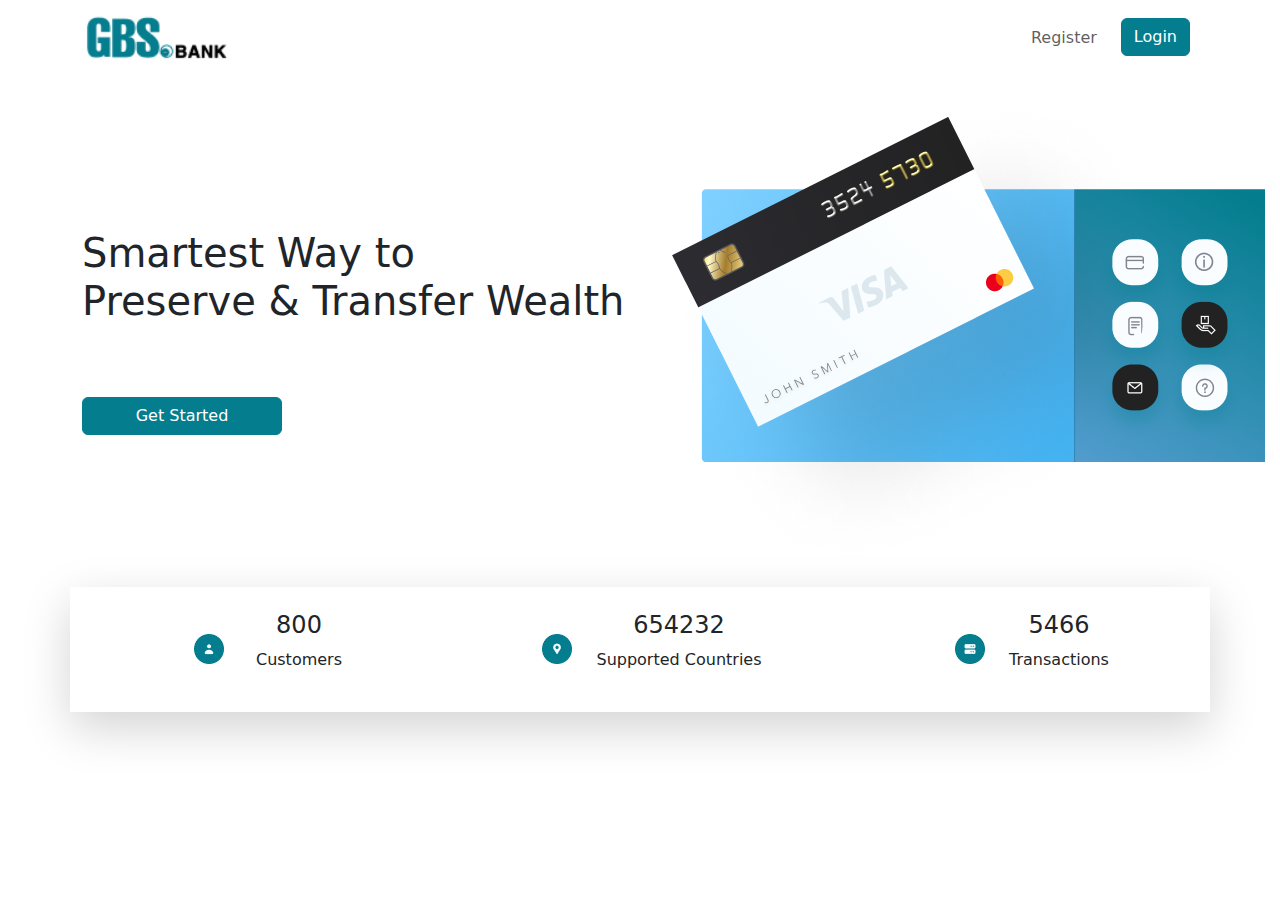
==== gbbank/index.html @ 2f38c631 "081024 005" ====
<!DOCTYPE html>
<html lang="en">

<head>
    <meta charset="UTF-8">
    <meta http-equiv="X-UA-Compatible" content="IE=edge">
    <meta name="viewport" content="width=device-width, initial-scale=1.0">
    <title>GB Bank Limited | Landing Page</title>
    <link rel="stylesheet" href="bootstrap/css/bootstrap.css">
    <link rel="stylesheet" href="style.css">
</head>

<body>
    <header>
        <nav class="navbar navbar-expand-lg ">
            <div class="container">
                <a class="navbar-brand" href="#">
                    <img src="images/gbbank_logo.png" height="50px">
                </a>

                <button class="navbar-toggler" type="button" data-bs-toggle="collapse" data-bs-target="#mynavbar">
                    <span class="navbar-toggler-icon"></span>
                </button>


                <div class="collapse navbar-collapse" id="mynavbar">
                    <ul class="navbar-nav me-auto">
                      
                    </ul>
                  
                    <div class="d-flex">
                        <ul class="navbar-nav me-auto">
                            <li class="nav-item m-2">
                                <a class="nav-link">
                                    Register
                                </a>
                            </li>
                        
                            <li class="nav-item nav-link">
                                <a class="btn btn-primary text-white">
                                    Login
                                </a>
                            </li>
                        </ul>
                    </div>
                </div>
            </div>
        </nav>
    </header>

    <section class="container">
        <div class="grid">
            <div class="row">

                <div class="col-md-6 slider">
                        <h1>Smartest Way to <br>
                            Preserve & Transfer Wealth</h1>
                <button class="btn btn-primary button">Get Started</button>
                   
                </div>

                <div class="col-md-6">
                    <img src="images/card.png">
                </div>

            </div>

        </div>
    </section>

    <section class="container">
        <div class="grid">
            <div class="row shadow-lg border-0">

                <div class="col-md-4 text-center">
                    <div class="module py-4">
                       <div class="mx-4">
                        <img src="images/user.png" height="30px">
                       </div>
                        <div class="mx-2">
                            <h4>800</h4>
                            <p>Customers</p>
                        </div>
                    </div>
                </div>

                <div class="col-md-4 text-center">
                    <div class="module py-4">
                        <div class="mx-4">
                            <img src="images/location.png" height="30px">
                        </div>
                      
                        <div>
                            <h4>654232</h4>
                            <p>Supported Countries</p>
                        </div>
                    </div>
                </div>

                <div class="col-md-4 text-center">
                    <div class="module py-4">
                        <div class="mx-4">
                            <img src="images/Server.png" height="30px">
                        </div>    

                        
                        <div>
                            <h4>5466</h4>
                            <p>Transactions</p>
                        </div>
                    </div>
                </div>

            </div>
        </div>

    </section>

    <script src="bootstrap/js/bootstrap.js"></script>
  
</body>

</html>
---- gbbank/style.css ----
.slider {
    display: flex;
    justify-content: center;
    align-items: left;
   flex-direction: column;
   /* padding: 4rem 0; */
    
}
.button {
    margin-top: 4rem;
    width: 200px;
}

.module {
    display: flex;
    justify-content: center;
    align-items: center;
}
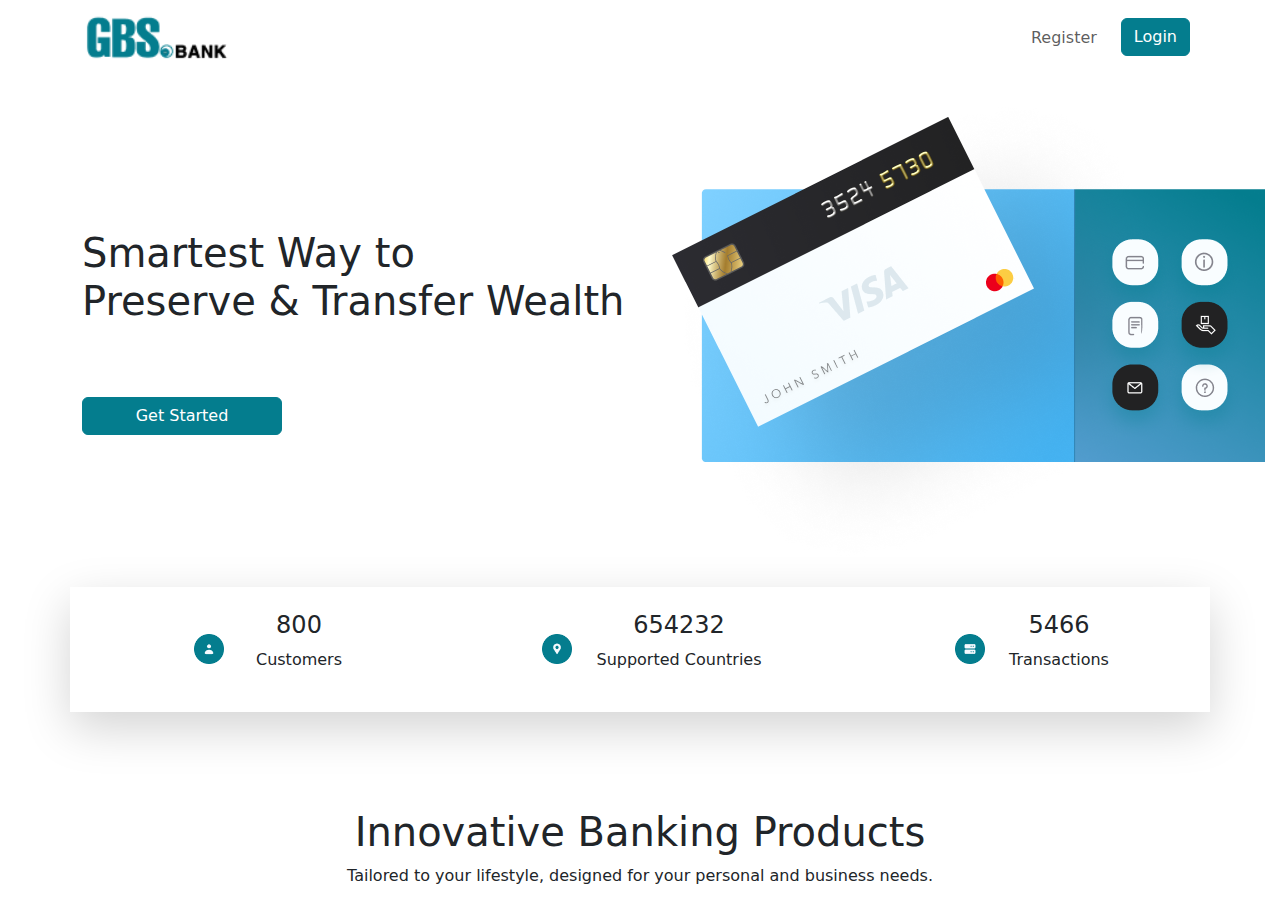
==== commit fdeb4988: "products page  001" ====
--- a/gbbank/index.html
+++ b/gbbank/index.html
@@ -116,6 +116,22 @@
 
     </section>
 
+    <section class="container products">
+        <div class="row">
+            <div class="col-12 text-center">
+                <h1>Innovative Banking Products</h1>
+                <p>Tailored to your lifestyle, designed for your personal and business needs.</p>
+            </div>
+        </div>
+
+
+        <div class="row">
+            <div class="col-md-5">
+        
+            </div>
+        </div>
+    </section>
+
     <script src="bootstrap/js/bootstrap.js"></script>
   
 </body>
--- a/gbbank/style.css
+++ b/gbbank/style.css
@@ -16,4 +16,8 @@
     display: flex;
     justify-content: center;
     align-items: center;
+}
+
+.products {
+    margin-top: 6rem;
 }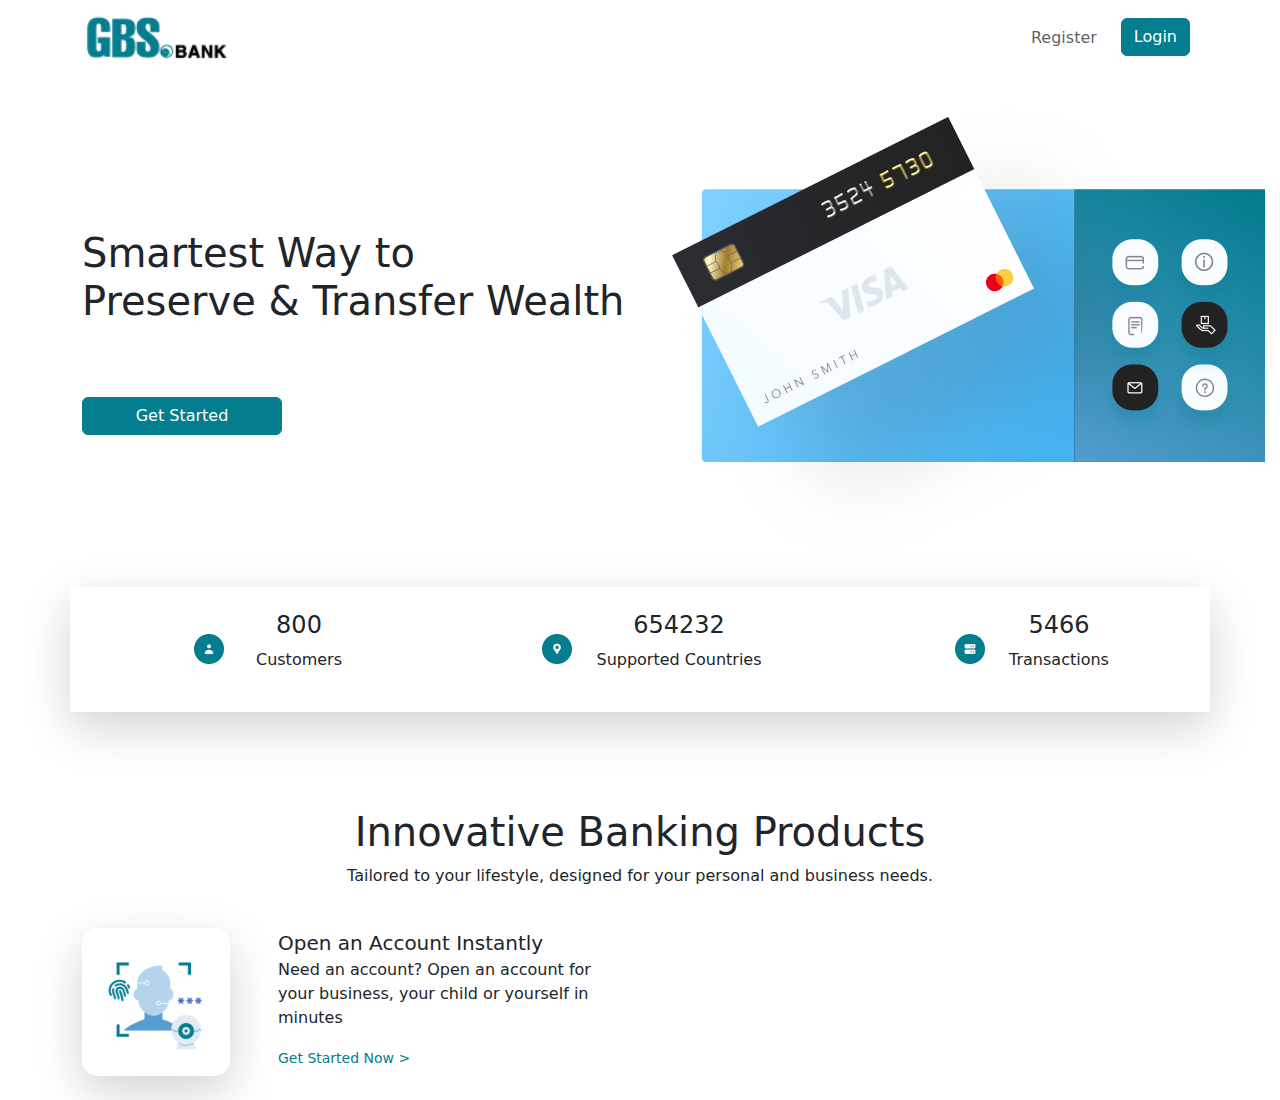
==== commit f89f6890: "products page  003" ====
--- a/gbbank/index.html
+++ b/gbbank/index.html
@@ -126,8 +126,15 @@
 
 
         <div class="row">
-            <div class="col-md-5">
-        
+            <div class="col-md-6 d-flex py-4 gap-5">
+                <div class="shadow-lg p-4 product-image">
+                    <img src="images/MultiProtection.png" height="100px">
+                </div>
+                <div class="product-text">
+                    <span class="head">Open an Account Instantly</span>
+                    <p class="body">Need an account? Open an account for your business, your child or yourself in minutes</p>
+                    <span class="link">Get Started Now ></span>
+                </div>
             </div>
         </div>
     </section>
--- a/gbbank/style.css
+++ b/gbbank/style.css
@@ -20,4 +20,24 @@
 
 .products {
     margin-top: 6rem;
+}
+
+.product-image {
+    border-radius: 1rem;
+}
+
+.product-text .head {
+    font-size: 20px;
+    
+}
+
+.product-text .body {
+    font-size: 16px;
+
+}
+
+.product-text .link {
+    font-size: 14px;
+    color: #047D8E;
+
 }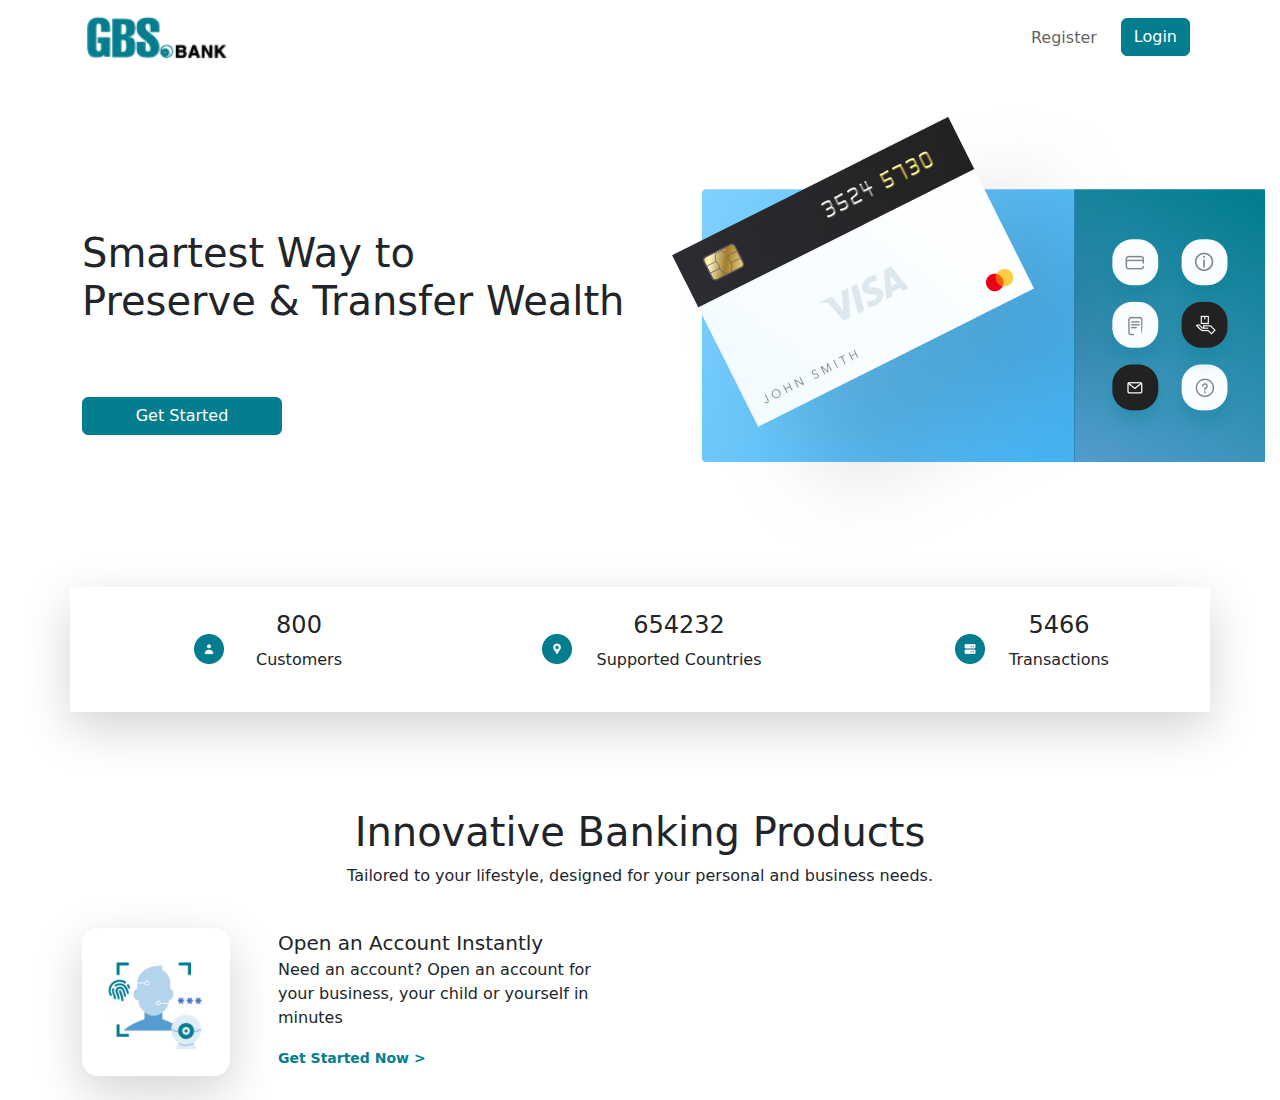
==== commit 88fb49ab: "products page  004" ====
--- a/gbbank/index.html
+++ b/gbbank/index.html
@@ -136,6 +136,8 @@
                     <span class="link">Get Started Now ></span>
                 </div>
             </div>
+
+            
         </div>
     </section>
 
--- a/gbbank/style.css
+++ b/gbbank/style.css
@@ -26,9 +26,11 @@
     border-radius: 1rem;
 }
 
+.product-text {
+   
+}
 .product-text .head {
-    font-size: 20px;
-    
+    font-size: 20px;    
 }
 
 .product-text .body {
@@ -39,5 +41,7 @@
 .product-text .link {
     font-size: 14px;
     color: #047D8E;
+    font-weight: 700;
+    
 
 }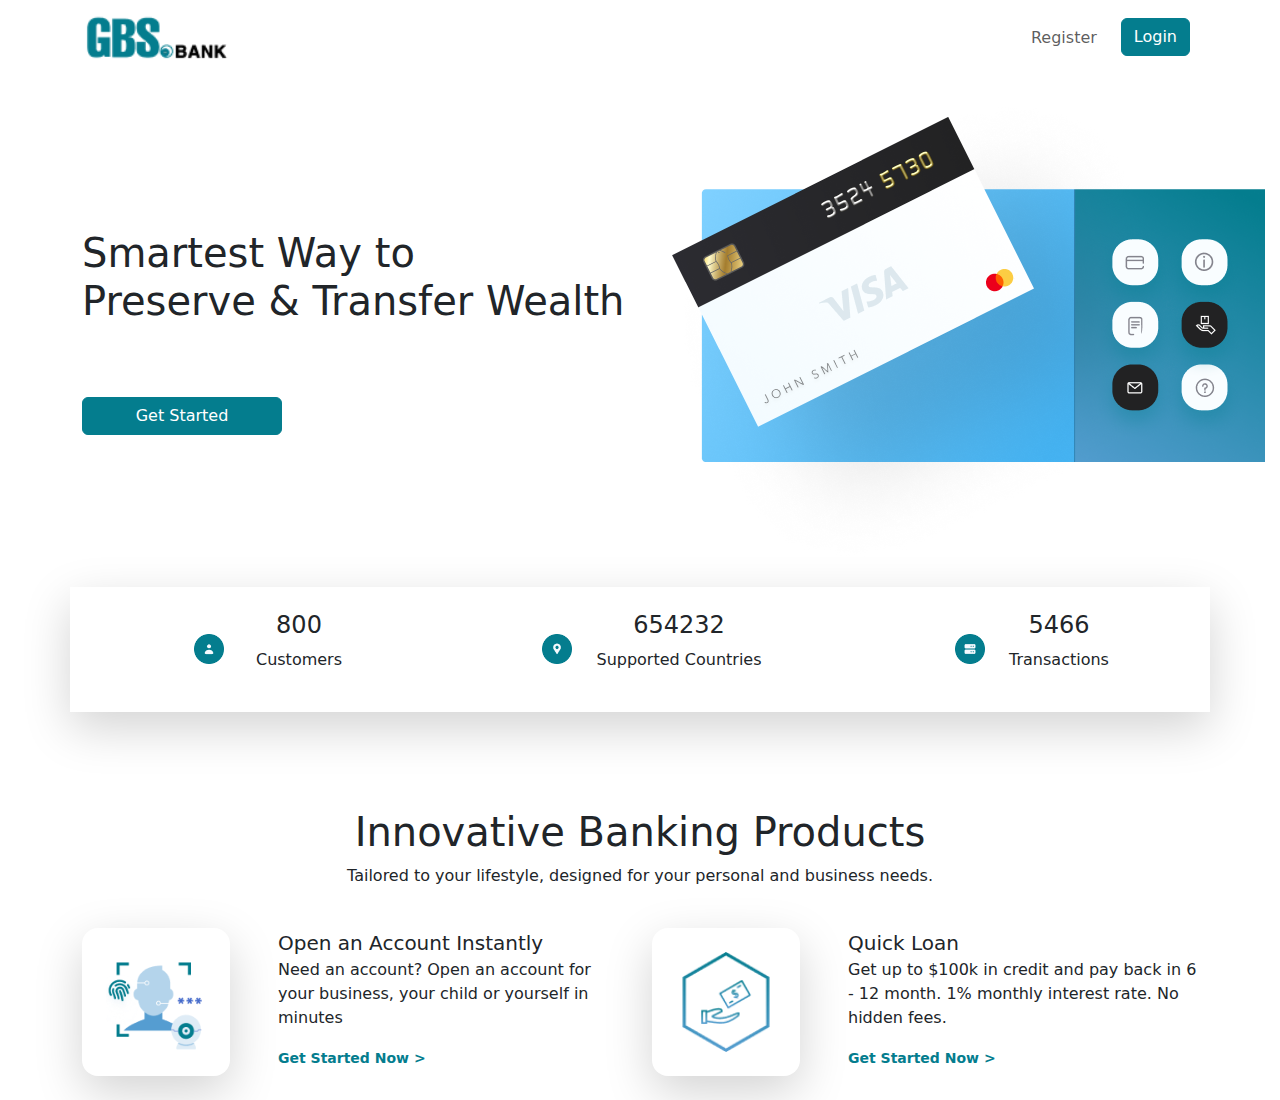
==== commit b12efb90: "products page  005" ====
--- a/gbbank/index.html
+++ b/gbbank/index.html
@@ -137,7 +137,16 @@
                 </div>
             </div>
 
-            
+            <div class="col-md-6 d-flex py-4 gap-5">
+                <div class="shadow-lg p-4 product-image">
+                    <img src="images/noun_loan_2802376 1.png" height="100px">
+                </div>
+                <div class="product-text">
+                    <span class="head">Quick Loan</span>
+                    <p class="body">Get up to $100k in credit and pay back in 6 - 12 month. 1% monthly interest rate. No hidden fees.</p>
+                    <span class="link">Get Started Now ></span>
+                </div>
+            </div>
         </div>
     </section>
 
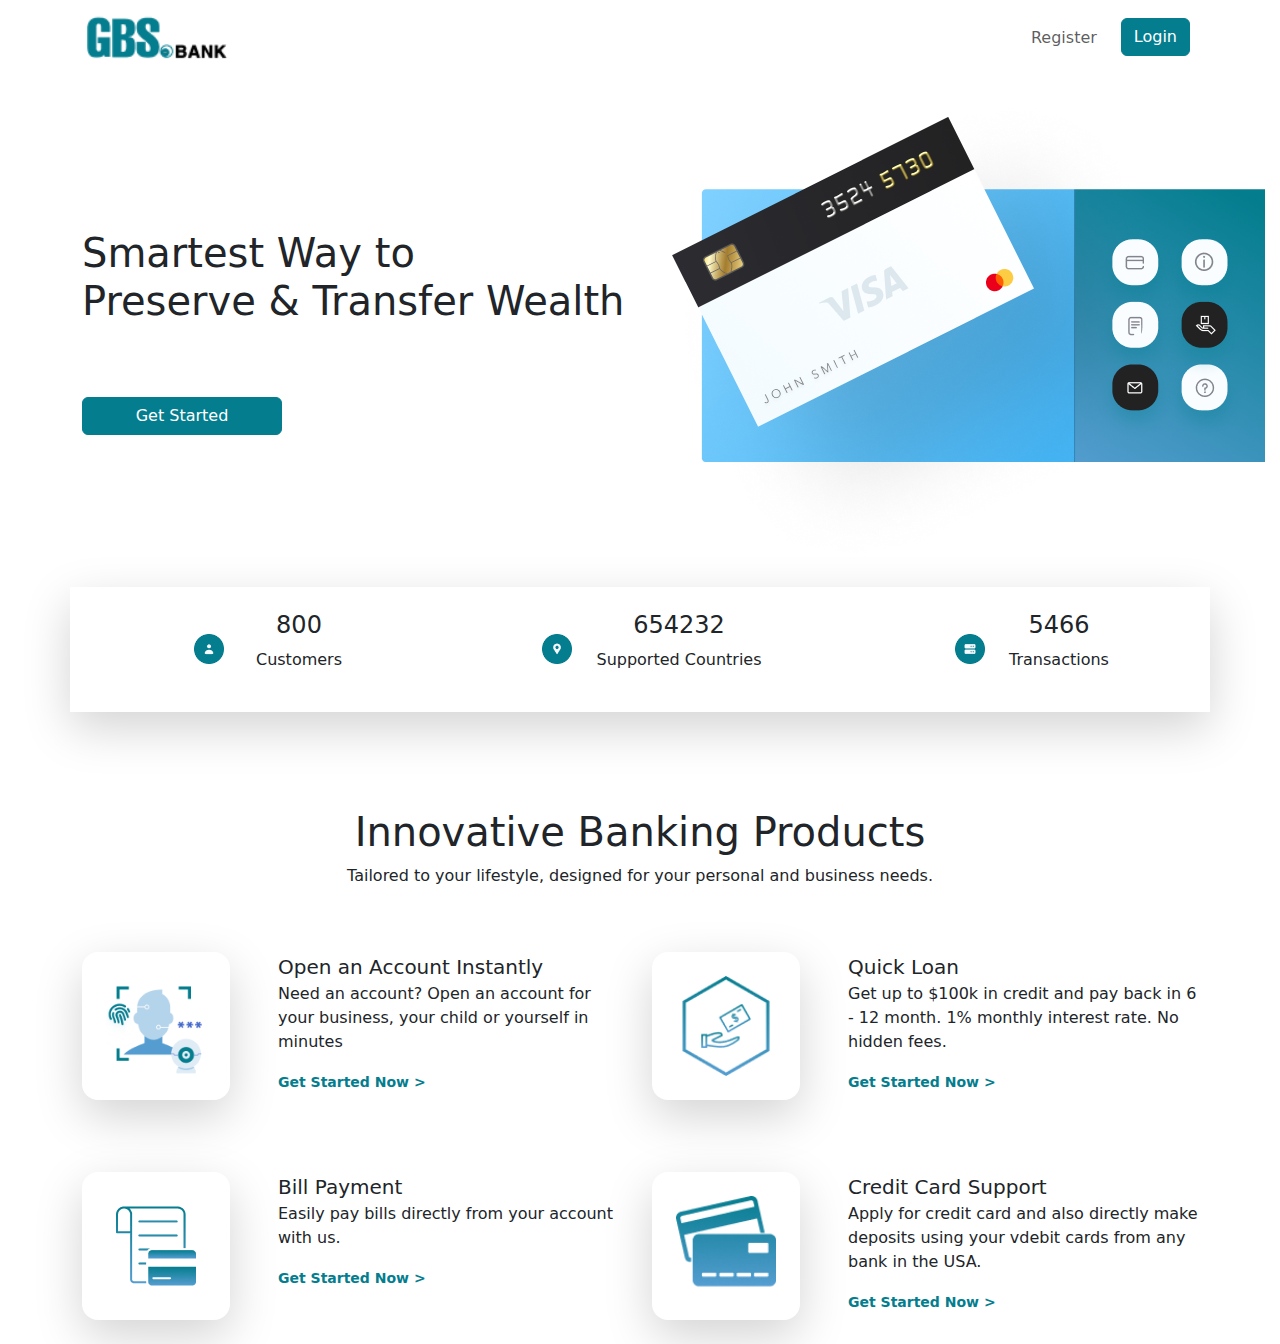
==== commit 708b3479: "products page  006" ====
--- a/gbbank/index.html
+++ b/gbbank/index.html
@@ -117,7 +117,7 @@
     </section>
 
     <section class="container products">
-        <div class="row">
+        <div class="row my-4">
             <div class="col-12 text-center">
                 <h1>Innovative Banking Products</h1>
                 <p>Tailored to your lifestyle, designed for your personal and business needs.</p>
@@ -125,7 +125,7 @@
         </div>
 
 
-        <div class="row">
+        <div class="row mt-4">
             <div class="col-md-6 d-flex py-4 gap-5">
                 <div class="shadow-lg p-4 product-image">
                     <img src="images/MultiProtection.png" height="100px">
@@ -148,8 +148,36 @@
                 </div>
             </div>
         </div>
+
+
+            <div class="row mt-4">
+                <div class="col-md-6 d-flex py-4 gap-5">
+                    <div class="shadow-lg p-4 product-image">
+                        <img src="images/noun_Bill payment_4289815 1.png" height="100px">
+                    </div>
+                    <div class="product-text">
+                        <span class="head">Bill Payment</span>
+                        <p class="body">Easily pay bills directly from your account with us.</p>
+                        <span class="link">Get Started Now ></span>
+                    </div>
+                </div>
+            
+                <div class="col-md-6 d-flex py-4 gap-5">
+                    <div class="shadow-lg p-4 product-image">
+                        <img src="images/noun_credit cards_942014 1.png" height="100px">
+                    </div>
+                    <div class="product-text">
+                        <span class="head">Credit Card Support</span>
+                        <p class="body">Apply for credit card and also directly make deposits using your vdebit cards from any bank in the USA.</p>
+                        <span class="link">Get Started Now ></span>
+                    </div>
+                </div>
+            </div>
     </section>
 
+    <section class="container services">
+
+    </section>
     <script src="bootstrap/js/bootstrap.js"></script>
   
 </body>
--- a/gbbank/style.css
+++ b/gbbank/style.css
@@ -44,4 +44,9 @@
     font-weight: 700;
     
 
+}
+
+.services {
+   background-color:  #047D8E;
+   
 }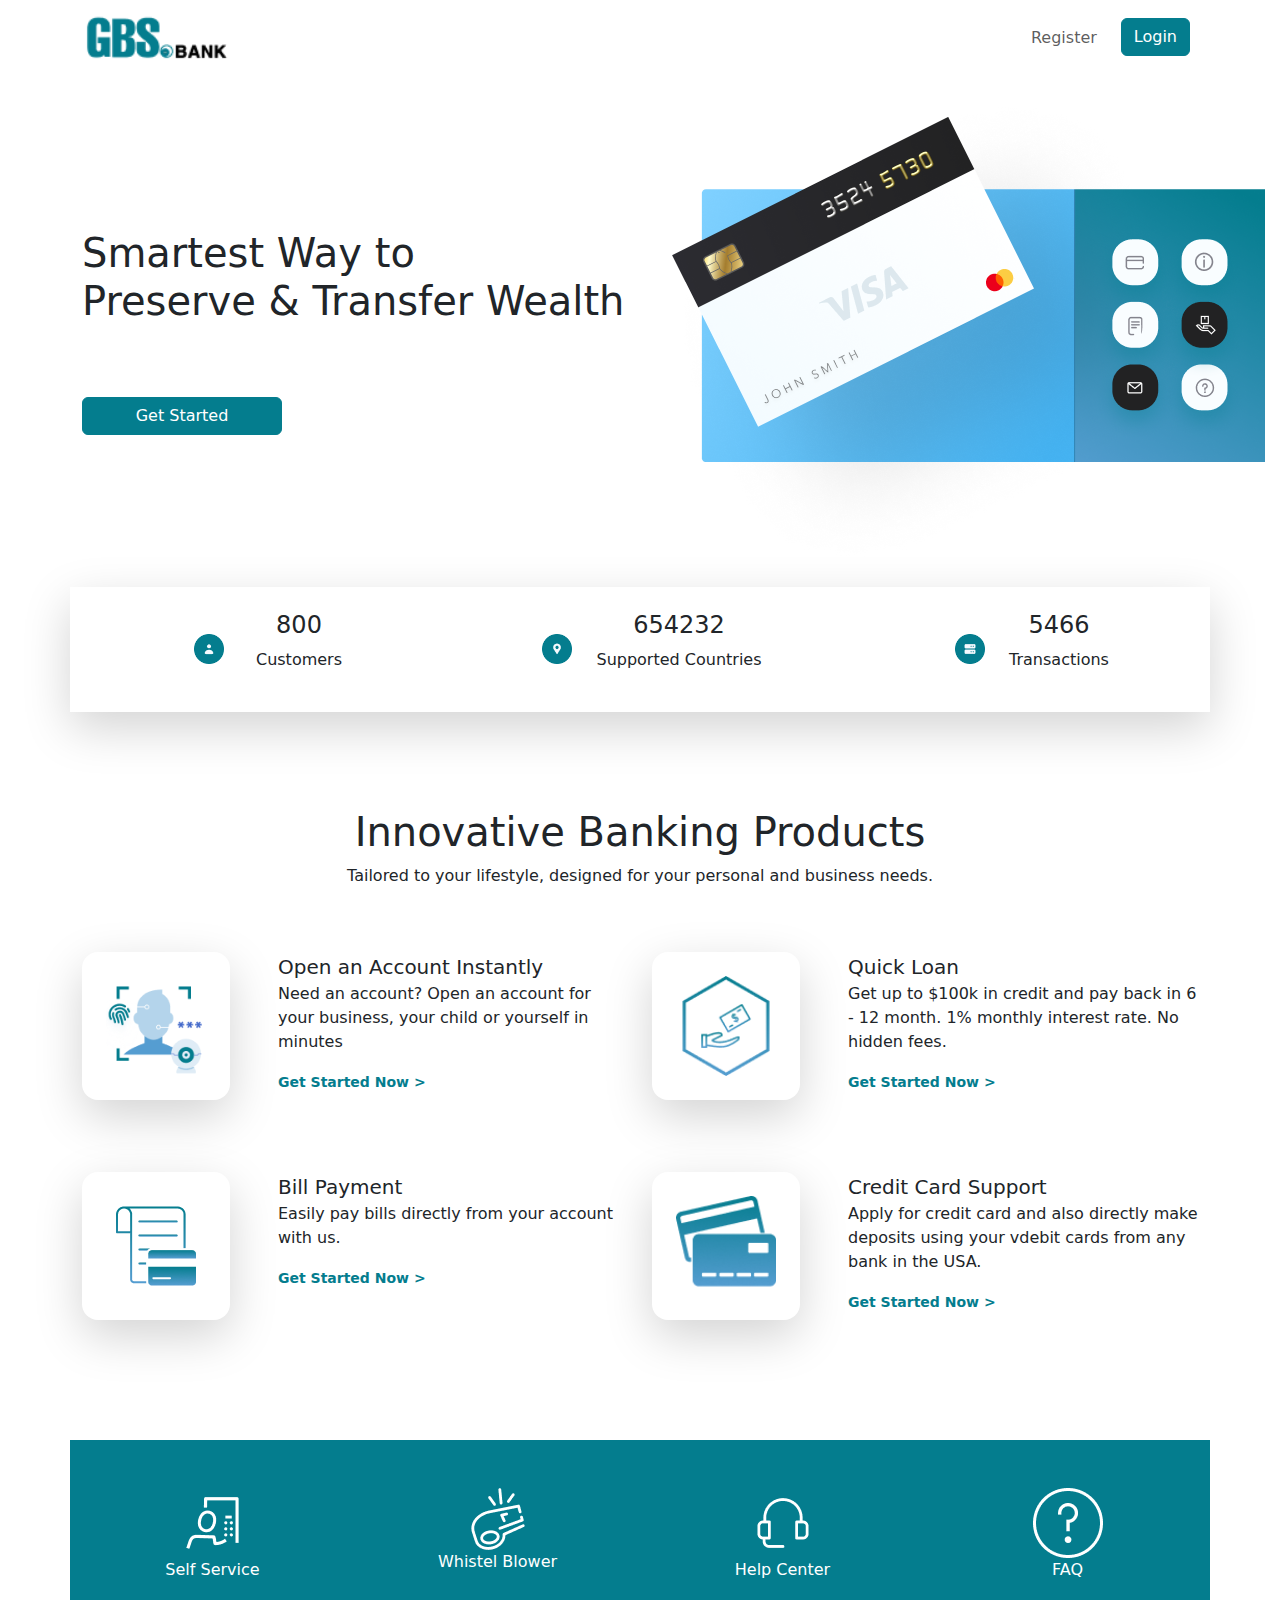
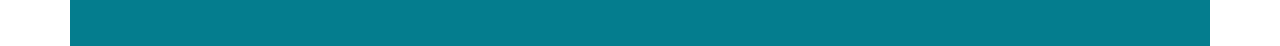
==== commit 5b19667c: "products page  007" ====
--- a/gbbank/index.html
+++ b/gbbank/index.html
@@ -176,6 +176,37 @@
     </section>
 
     <section class="container services">
+        <div class="row ">
+            <div class="col-md-3 text-center text-white py-5">
+               <div class="">
+                <img src="images/noun_vending machine_1179205 1.png">
+                <p>Self Service</p>
+               </div>
+            </div>
+
+
+
+            <div class="col-md-3 text-center text-white py-5">
+                <img src="images/Group.png">
+               <p>Whistel Blower</p>
+            </div>
+
+
+
+            <div class="col-md-3 text-center text-white py-5">
+                <img src="images/noun_call_3935267 1.png">
+              <p>Help Center</p>
+            </div>
+
+            <div class="col-md-3 text-center text-white py-5">
+                <img src="images/noun_FAQ_1272960 1.png">
+                <p>FAQ</p>
+            </div>
+
+
+
+            
+        </div>
 
     </section>
     <script src="bootstrap/js/bootstrap.js"></script>
--- a/gbbank/style.css
+++ b/gbbank/style.css
@@ -48,5 +48,6 @@
 
 .services {
    background-color:  #047D8E;
-   
+   margin-top: 6rem;
+
 }